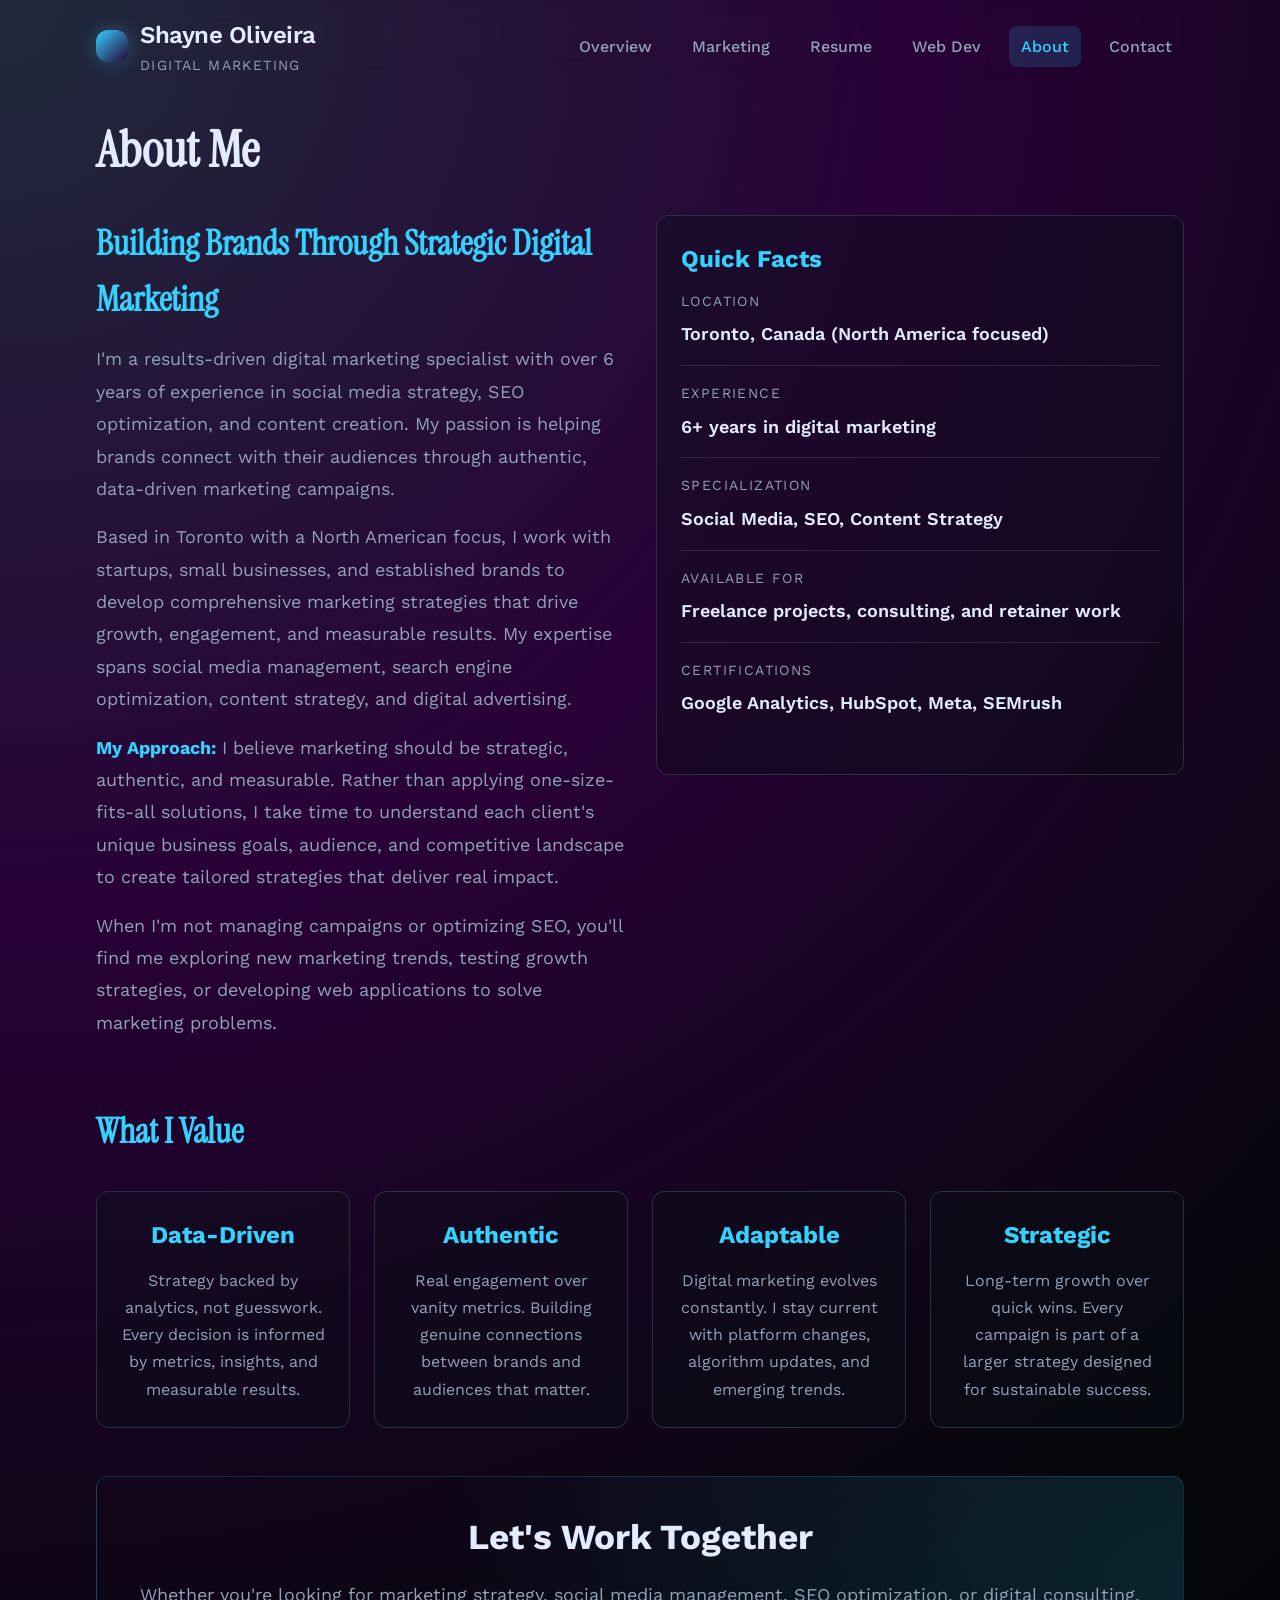
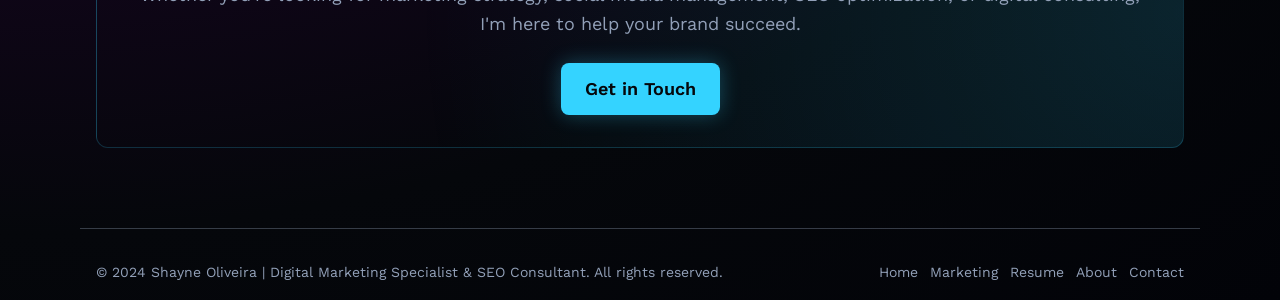
==== about.html @ 1d5d9e4b "Convert to multi-page site with SEO optimization - Replaced single-page app with true multi-page arc" ====
<!DOCTYPE html>
<html lang="en">
<head>
  <meta charset="UTF-8" />
  <meta name="viewport" content="width=device-width, initial-scale=1" />
  <meta name="description" content="About Shayne Oliveira | Digital Marketing Specialist with 6+ years of experience in social media strategy, SEO, and brand building. Learn about my background and approach." />
  <meta name="keywords" content="Shayne Oliveira, digital marketing specialist, marketing professional, social media expert, about, biography, background" />
  <meta name="author" content="Shayne Oliveira" />
  <meta property="og:title" content="About Me | Digital Marketing Specialist | Shayne Oliveira" />
  <meta property="og:description" content="Learn about Shayne Oliveira's background in digital marketing, social media strategy, and SEO optimization." />
  <meta property="og:type" content="website" />
  <meta property="og:url" content="https://user-ux-lab.github.io/Html-portfolio/about.html" />
  <title>About Me | Digital Marketing Professional | Shayne Oliveira</title>
  <link rel="canonical" href="https://user-ux-lab.github.io/Html-portfolio/about.html" />
  <link rel="preconnect" href="https://fonts.googleapis.com" />
  <link rel="preconnect" href="https://fonts.gstatic.com" crossorigin />
  <link href="https://fonts.googleapis.com/css2?family=Work+Sans:wght@300;400;500;600;700&family=Instrument+Serif:ital@0;1&display=swap" rel="stylesheet" />
  <style>
    :root {
      --text-xs: clamp(0.75rem, 0.7rem + 0.25vw, 0.875rem);
      --text-sm: clamp(0.875rem, 0.8rem + 0.35vw, 1rem);
      --text-base: clamp(1rem, 0.95rem + 0.25vw, 1.125rem);
      --text-lg: clamp(1.125rem, 1rem + 0.75vw, 1.5rem);
      --text-xl: clamp(1.5rem, 1.2rem + 1.25vw, 2.25rem);
      --text-2xl: clamp(2rem, 1.2rem + 2.5vw, 3.5rem);

      --space-1: 0.25rem;
      --space-2: 0.5rem;
      --space-3: 0.75rem;
      --space-4: 1rem;
      --space-5: 1.25rem;
      --space-6: 1.5rem;
      --space-8: 2rem;
      --space-10: 2.5rem;
      --space-12: 3rem;
      --space-16: 4rem;

      --color-bg: #05070b;
      --color-surface: #0c1017;
      --color-surface-2: #151b25;
      --color-border: #293244;
      --color-text: #e3ecff;
      --color-text-muted: #92a0b8;
      --color-primary: #34d3ff;
      --color-primary-hover: #1ca7d1;
      --color-primary-soft: rgba(52, 211, 255, 0.15);
      --color-purple: #280137;
      --color-purple-soft: rgba(40, 1, 55, 0.3);

      --radius-sm: 0.375rem;
      --radius-md: 0.5rem;
      --radius-lg: 0.75rem;
      --radius-full: 9999px;

      --shadow-sm: 0 1px 2px rgba(0, 0, 0, 0.35);
      --shadow-md: 0 6px 18px rgba(0, 0, 0, 0.55);
    }

    *, *::before, *::after { box-sizing: border-box; margin: 0; padding: 0; }
    html { text-size-adjust: none; scroll-behavior: smooth; }
    body {
      min-height: 100vh;
      font-family: 'Work Sans', system-ui, -apple-system, BlinkMacSystemFont, 'Segoe UI', sans-serif;
      font-size: var(--text-base);
      line-height: 1.6;
      color: var(--color-text);
      background: radial-gradient(circle at top left, #202a3b 0, #280137 40%, #05070b 80%, #020308 100%);
    }

    a, button { font: inherit; color: inherit; text-decoration: none; border: none; background: none; cursor: pointer; transition: 160ms ease; }

    header {
      max-width: 1120px;
      margin: 0 auto;
      padding: var(--space-4) var(--space-4) 0;
      display: flex;
      align-items: center;
      justify-content: space-between;
      gap: var(--space-4);
      position: sticky;
      top: 0;
      z-index: 10;
      backdrop-filter: blur(10px);
    }

    .logo { display: flex; align-items: center; gap: var(--space-3); }
    .logo a { display: flex; align-items: center; gap: var(--space-3); color: inherit; text-decoration: none; }
    .logo-mark {
      width: 32px; height: 32px; border-radius: var(--radius-lg);
      background: linear-gradient(135deg, var(--color-primary), var(--color-purple));
      box-shadow: 0 0 20px rgba(52, 211, 255, 0.3);
    }
    .logo-type-title { font-weight: 600; font-size: var(--text-lg); letter-spacing: -0.02em; }
    .logo-type-subtitle { font-size: var(--text-xs); color: var(--color-text-muted); text-transform: uppercase; letter-spacing: 0.1em; }

    .nav-links { display: flex; gap: var(--space-4); flex-wrap: wrap; }
    .nav-link {
      font-size: var(--text-sm);
      font-weight: 500;
      color: var(--color-text-muted);
      padding: var(--space-2) var(--space-3);
      border-radius: var(--radius-md);
      transition: all 160ms ease;
    }
    .nav-link:hover { color: var(--color-primary); }
    .nav-link.active { color: var(--color-primary); background: var(--color-primary-soft); }

    .page-shell { max-width: 1120px; margin: 0 auto; padding: var(--space-8) var(--space-4); }

    .page-title {
      font-family: 'Instrument Serif', serif;
      font-size: var(--text-2xl);
      margin-bottom: var(--space-6);
    }

    .about-grid {
      display: grid;
      grid-template-columns: minmax(0, 1fr) minmax(0, 1fr);
      gap: var(--space-8);
      margin-bottom: var(--space-12);
      align-items: start;
    }

    .about-text h2 {
      font-family: 'Instrument Serif', serif;
      font-size: var(--text-xl);
      color: var(--color-primary);
      margin-bottom: var(--space-4);
    }

    .about-text p {
      color: var(--color-text-muted);
      line-height: 1.8;
      margin-bottom: var(--space-4);
    }

    .about-text strong { color: var(--color-primary); }

    .about-sidebar {
      padding: var(--space-6);
      background: rgba(12, 16, 23, 0.4);
      border: 1px solid var(--color-border);
      border-radius: var(--radius-lg);
    }

    .about-sidebar h3 {
      font-size: var(--text-lg);
      color: var(--color-primary);
      margin-bottom: var(--space-3);
    }

    .sidebar-item {
      margin-bottom: var(--space-4);
      padding-bottom: var(--space-4);
      border-bottom: 1px solid rgba(147, 160, 184, 0.2);
    }

    .sidebar-item:last-child { border-bottom: none; }
    .sidebar-label { font-size: var(--text-xs); color: var(--color-text-muted); text-transform: uppercase; letter-spacing: 0.1em; margin-bottom: var(--space-2); }
    .sidebar-value { font-weight: 600; }

    .values-grid {
      display: grid;
      grid-template-columns: repeat(auto-fit, minmax(200px, 1fr));
      gap: var(--space-6);
      margin-top: var(--space-8);
    }

    .value-card {
      padding: var(--space-6);
      background: rgba(12, 16, 23, 0.4);
      border: 1px solid var(--color-border);
      border-radius: var(--radius-lg);
      text-align: center;
    }

    .value-card h3 {
      font-size: var(--text-lg);
      color: var(--color-primary);
      margin-bottom: var(--space-3);
    }

    .value-card p {
      color: var(--color-text-muted);
      font-size: var(--text-sm);
      line-height: 1.7;
    }

    .cta-section {
      padding: var(--space-8);
      background: radial-gradient(circle at right, rgba(52, 211, 255, 0.15) 0%, transparent 70%);
      border: 1px solid rgba(52, 211, 255, 0.2);
      border-radius: var(--radius-lg);
      text-align: center;
    }

    .cta-section h3 { font-size: var(--text-xl); margin-bottom: var(--space-4); }
    .cta-section p { color: var(--color-text-muted); margin-bottom: var(--space-6); }

    .btn-primary {
      padding: 0.75rem 1.5rem;
      background: var(--color-primary);
      color: var(--color-bg);
      border-radius: var(--radius-md);
      font-weight: 600;
      box-shadow: 0 0 20px rgba(52, 211, 255, 0.3);
      display: inline-block;
    }
    .btn-primary:hover { background: var(--color-primary-hover); box-shadow: 0 0 30px rgba(52, 211, 255, 0.5); }

    footer {
      max-width: 1120px; margin: 0 auto; padding: var(--space-8) var(--space-4) var(--space-4);
      font-size: var(--text-xs); color: var(--color-text-muted); display: flex; justify-content: space-between;
      gap: var(--space-4); border-top: 1px solid rgba(147,160,184,.35); margin-top: var(--space-12);
    }
    .footer-links { display: flex; gap: var(--space-3); flex-wrap: wrap; }

    @media (max-width: 900px) {
      .page-shell { padding-inline: var(--space-4); }
      header, footer { flex-direction: column; align-items: flex-start; }
      .about-grid { grid-template-columns: 1fr; }
    }
    @media (max-width: 600px) {
      .page-shell { padding-inline: var(--space-3); }
      .nav-links { gap: var(--space-2); }
      .nav-link { font-size: var(--text-xs); padding: var(--space-2); }
      .values-grid { grid-template-columns: 1fr; }
    }
  </style>
</head>
<body>
  <header>
    <div class="logo">
      <a href="/">
        <div class="logo-mark" aria-hidden="true"></div>
        <div>
          <div class="logo-type-title">Shayne Oliveira</div>
          <div class="logo-type-subtitle">Digital Marketing</div>
        </div>
      </a>
    </div>
    <nav class="nav-links" aria-label="Primary navigation">
      <a href="/" class="nav-link">Overview</a>
      <a href="marketing.html" class="nav-link">Marketing</a>
      <a href="resume.html" class="nav-link">Resume</a>
      <a href="webdev.html" class="nav-link">Web Dev</a>
      <a href="about.html" class="nav-link active">About</a>
      <a href="contact.html" class="nav-link">Contact</a>
    </nav>
  </header>

  <main class="page-shell">
    <h1 class="page-title">About Me</h1>

    <div class="about-grid">
      <div class="about-text">
        <h2>Building Brands Through Strategic Digital Marketing</h2>
        <p>I'm a results-driven digital marketing specialist with over 6 years of experience in social media strategy, SEO optimization, and content creation. My passion is helping brands connect with their audiences through authentic, data-driven marketing campaigns.</p>
        <p>Based in Toronto with a North American focus, I work with startups, small businesses, and established brands to develop comprehensive marketing strategies that drive growth, engagement, and measurable results. My expertise spans social media management, search engine optimization, content strategy, and digital advertising.</p>
        <p><strong>My Approach:</strong> I believe marketing should be strategic, authentic, and measurable. Rather than applying one-size-fits-all solutions, I take time to understand each client's unique business goals, audience, and competitive landscape to create tailored strategies that deliver real impact.</p>
        <p>When I'm not managing campaigns or optimizing SEO, you'll find me exploring new marketing trends, testing growth strategies, or developing web applications to solve marketing problems.</p>
      </div>

      <aside class="about-sidebar">
        <h3>Quick Facts</h3>
        <div class="sidebar-item">
          <div class="sidebar-label">Location</div>
          <div class="sidebar-value">Toronto, Canada (North America focused)</div>
        </div>
        <div class="sidebar-item">
          <div class="sidebar-label">Experience</div>
          <div class="sidebar-value">6+ years in digital marketing</div>
        </div>
        <div class="sidebar-item">
          <div class="sidebar-label">Specialization</div>
          <div class="sidebar-value">Social Media, SEO, Content Strategy</div>
        </div>
        <div class="sidebar-item">
          <div class="sidebar-label">Available For</div>
          <div class="sidebar-value">Freelance projects, consulting, and retainer work</div>
        </div>
        <div class="sidebar-item">
          <div class="sidebar-label">Certifications</div>
          <div class="sidebar-value">Google Analytics, HubSpot, Meta, SEMrush</div>
        </div>
      </aside>
    </div>

    <section aria-labelledby="values-title">
      <h2 id="values-title" style="font-family: 'Instrument Serif', serif; font-size: var(--text-xl); color: var(--color-primary); margin-bottom: var(--space-6);">What I Value</h2>
      <div class="values-grid">
        <div class="value-card">
          <h3>Data-Driven</h3>
          <p>Strategy backed by analytics, not guesswork. Every decision is informed by metrics, insights, and measurable results.</p>
        </div>
        <div class="value-card">
          <h3>Authentic</h3>
          <p>Real engagement over vanity metrics. Building genuine connections between brands and audiences that matter.</p>
        </div>
        <div class="value-card">
          <h3>Adaptable</h3>
          <p>Digital marketing evolves constantly. I stay current with platform changes, algorithm updates, and emerging trends.</p>
        </div>
        <div class="value-card">
          <h3>Strategic</h3>
          <p>Long-term growth over quick wins. Every campaign is part of a larger strategy designed for sustainable success.</p>
        </div>
      </div>
    </section>

    <section class="cta-section" style="margin-top: var(--space-12);" aria-labelledby="cta-title">
      <h3 id="cta-title">Let's Work Together</h3>
      <p>Whether you're looking for marketing strategy, social media management, SEO optimization, or digital consulting, I'm here to help your brand succeed.</p>
      <a href="contact.html" class="btn-primary">Get in Touch</a>
    </section>
  </main>

  <footer role="contentinfo">
    <div>&copy; 2024 Shayne Oliveira | Digital Marketing Specialist & SEO Consultant. All rights reserved.</div>
    <div class="footer-links">
      <a href="/">Home</a>
      <a href="marketing.html">Marketing</a>
      <a href="resume.html">Resume</a>
      <a href="about.html">About</a>
      <a href="contact.html">Contact</a>
    </div>
  </footer>

  <script>
    document.querySelectorAll('.nav-link').forEach(link => {
      const href = link.getAttribute('href');
      const currentPage = window.location.pathname.split('/').pop() || 'index.html';
      if ((href === '/' && (currentPage === '' || currentPage === 'index.html')) || href === currentPage) {
        link.classList.add('active');
      } else {
        link.classList.remove('active');
      }
    });
  </script>
</body>
</html>
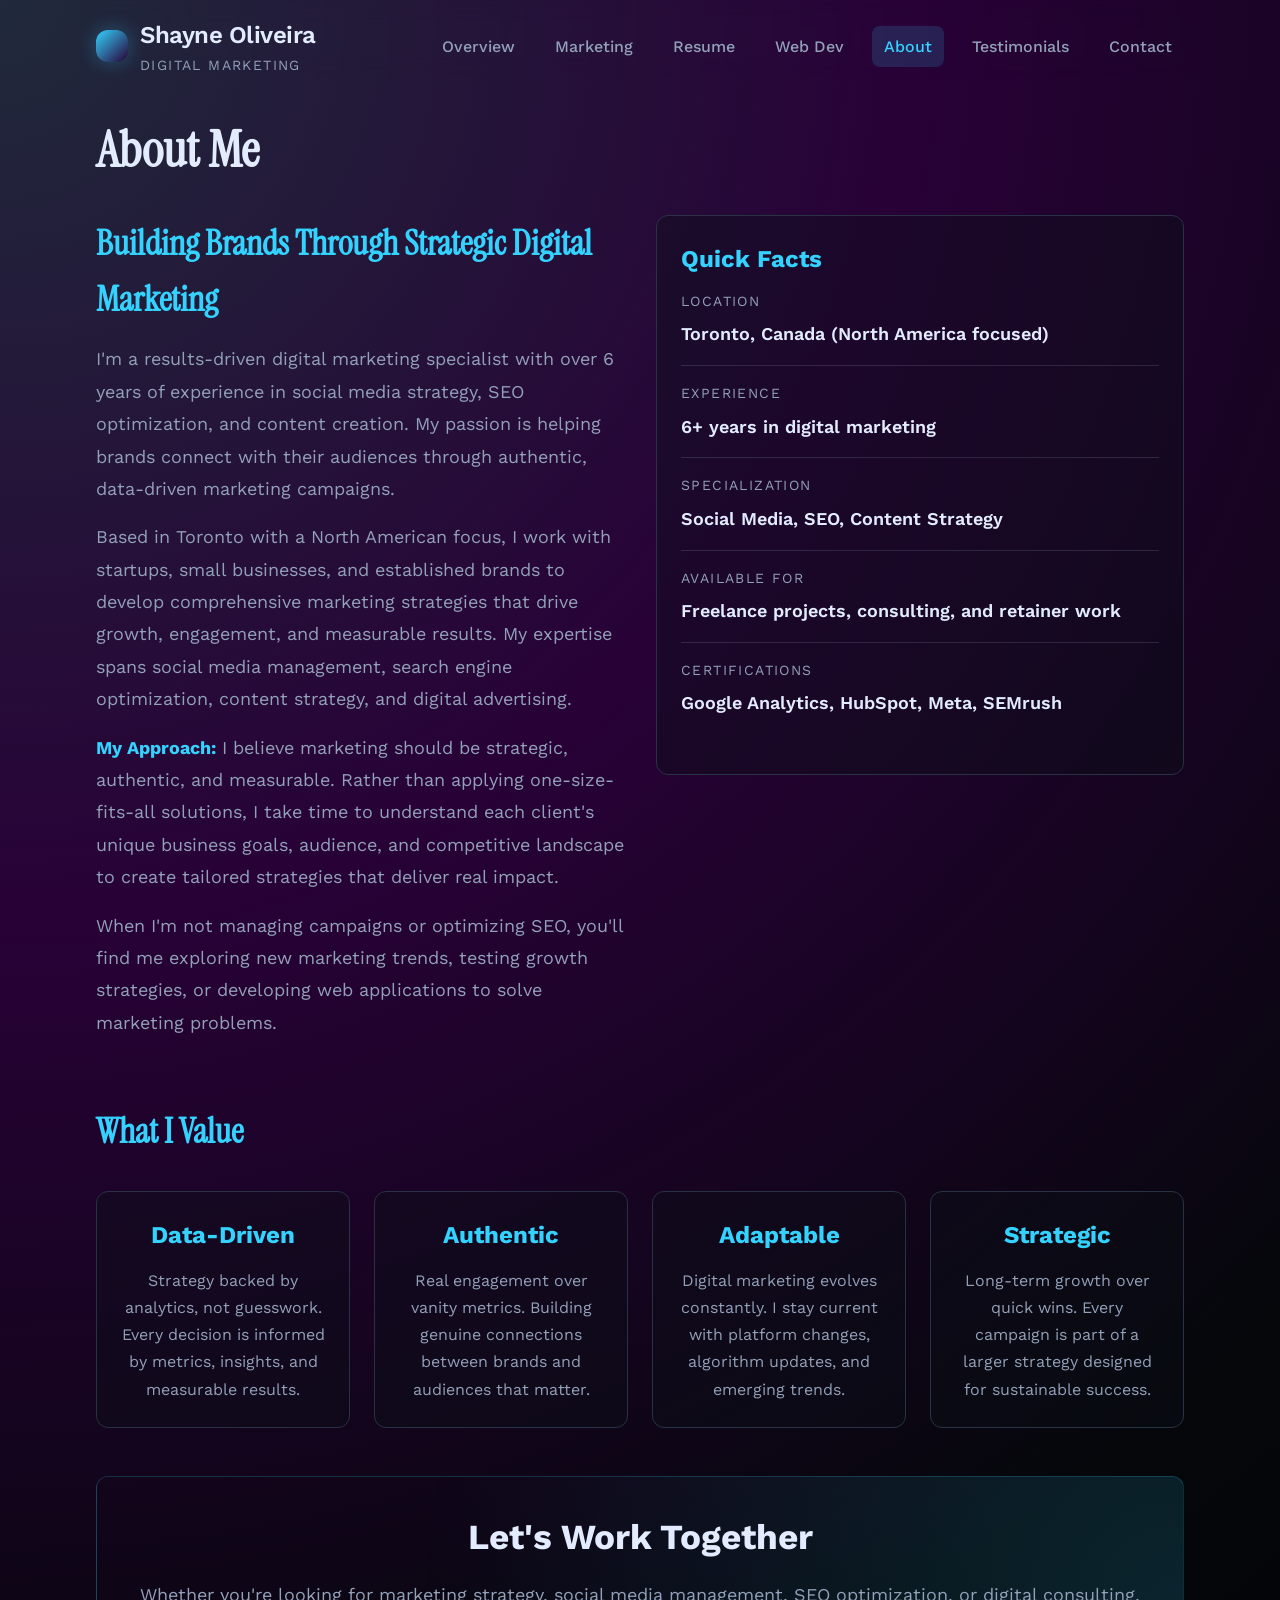
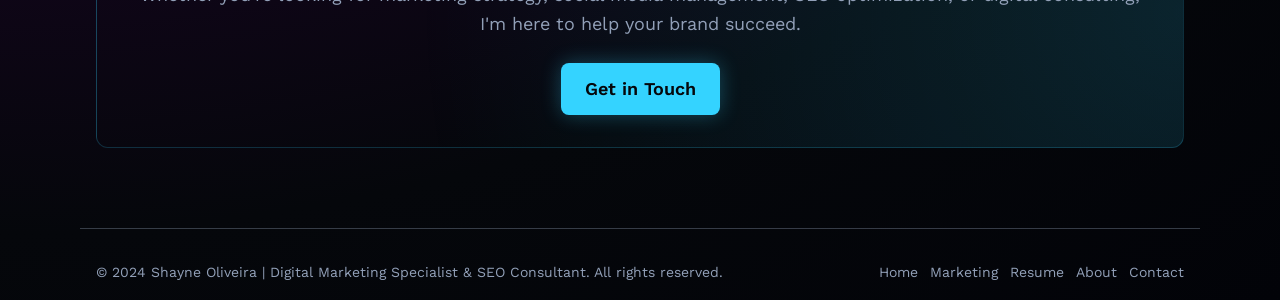
==== commit f089babc: "Add LinkedIn-style testimonials experience - Add subtle five-star rating to client recommendation - " ====
--- a/about.html
+++ b/about.html
@@ -1,4 +1,4 @@
-<!DOCTYPE html>
+﻿<!DOCTYPE html>
 <html lang="en">
 <head>
   <meta charset="UTF-8" />
@@ -231,7 +231,7 @@
 <body>
   <header>
     <div class="logo">
-      <a href="/">
+      <a href="index.html">
         <div class="logo-mark" aria-hidden="true"></div>
         <div>
           <div class="logo-type-title">Shayne Oliveira</div>
@@ -240,11 +240,12 @@
       </a>
     </div>
     <nav class="nav-links" aria-label="Primary navigation">
-      <a href="/" class="nav-link">Overview</a>
+      <a href="index.html" class="nav-link">Overview</a>
       <a href="marketing.html" class="nav-link">Marketing</a>
       <a href="resume.html" class="nav-link">Resume</a>
       <a href="webdev.html" class="nav-link">Web Dev</a>
       <a href="about.html" class="nav-link active">About</a>
+      <a href="testimonials.html" class="nav-link">Testimonials</a>
       <a href="contact.html" class="nav-link">Contact</a>
     </nav>
   </header>
@@ -318,7 +319,7 @@
   <footer role="contentinfo">
     <div>&copy; 2024 Shayne Oliveira | Digital Marketing Specialist & SEO Consultant. All rights reserved.</div>
     <div class="footer-links">
-      <a href="/">Home</a>
+      <a href="index.html">Home</a>
       <a href="marketing.html">Marketing</a>
       <a href="resume.html">Resume</a>
       <a href="about.html">About</a>
@@ -339,3 +340,5 @@
   </script>
 </body>
 </html>
+
+
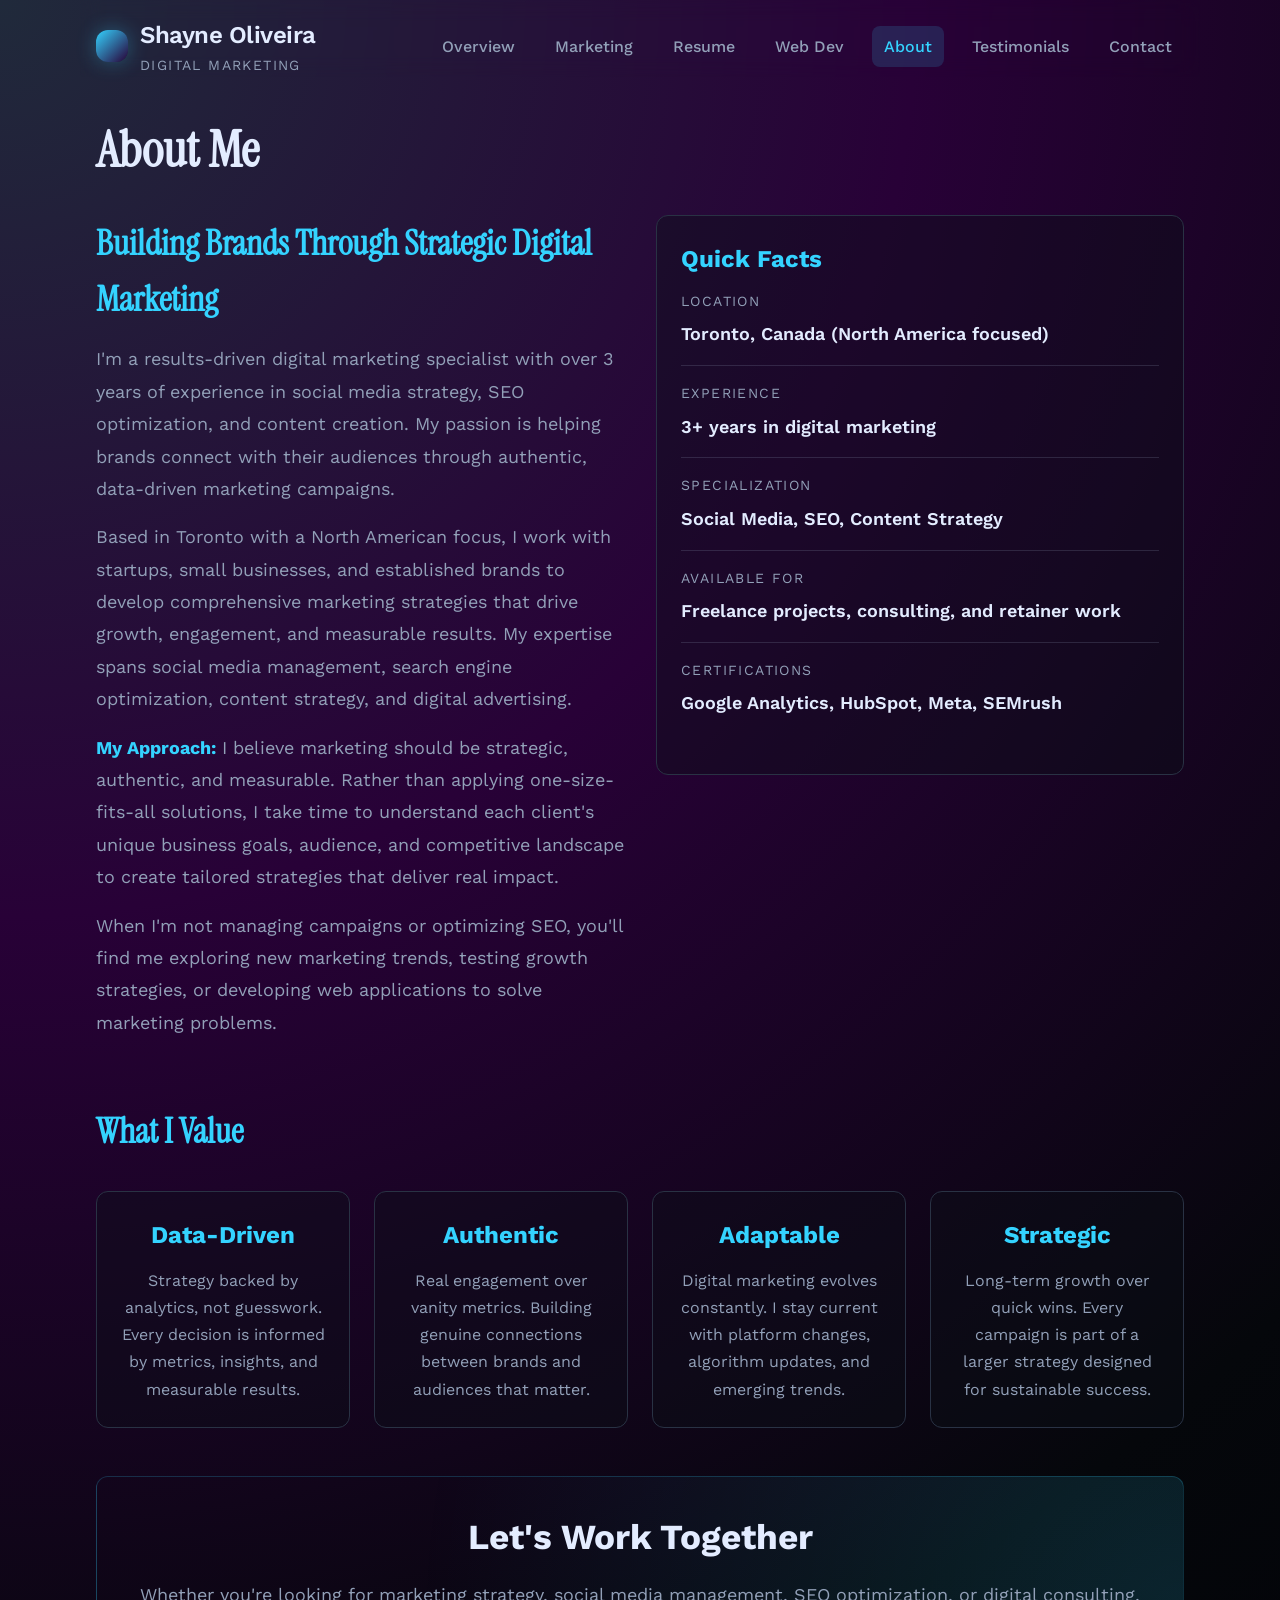
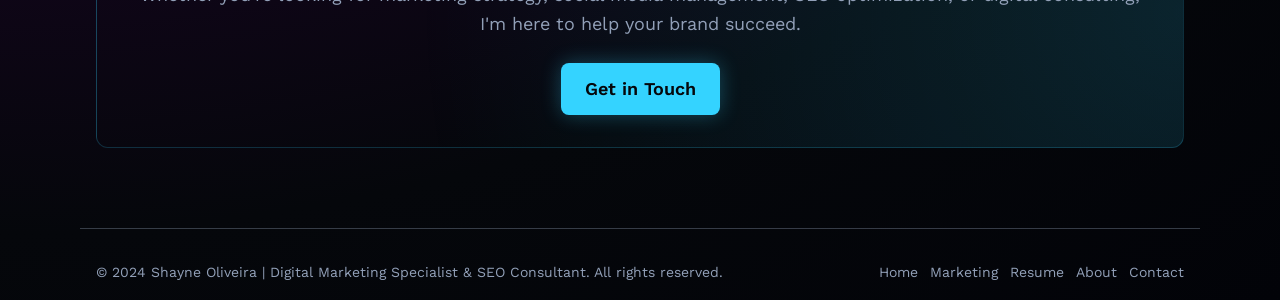
==== commit 31f7db88: "Update experience claim from 6+ years to 3+ years" ====
--- a/about.html
+++ b/about.html
@@ -3,7 +3,7 @@
 <head>
   <meta charset="UTF-8" />
   <meta name="viewport" content="width=device-width, initial-scale=1" />
-  <meta name="description" content="About Shayne Oliveira | Digital Marketing Specialist with 6+ years of experience in social media strategy, SEO, and brand building. Learn about my background and approach." />
+  <meta name="description" content="About Shayne Oliveira | Digital Marketing Specialist with 3+ years of experience in social media strategy, SEO, and brand building. Learn about my background and approach." />
   <meta name="keywords" content="Shayne Oliveira, digital marketing specialist, marketing professional, social media expert, about, biography, background" />
   <meta name="author" content="Shayne Oliveira" />
   <meta property="og:title" content="About Me | Digital Marketing Specialist | Shayne Oliveira" />
@@ -241,7 +241,7 @@
     </div>
     <nav class="nav-links" aria-label="Primary navigation">
       <a href="index.html" class="nav-link">Overview</a>
-      <a href="marketing.html" class="nav-link">Marketing</a>
+      <a href="https://user-ux-lab.github.io/Html-portfolio/marketing.html" class="nav-link">Marketing</a>
       <a href="resume.html" class="nav-link">Resume</a>
       <a href="webdev.html" class="nav-link">Web Dev</a>
       <a href="about.html" class="nav-link active">About</a>
@@ -256,7 +256,7 @@
     <div class="about-grid">
       <div class="about-text">
         <h2>Building Brands Through Strategic Digital Marketing</h2>
-        <p>I'm a results-driven digital marketing specialist with over 6 years of experience in social media strategy, SEO optimization, and content creation. My passion is helping brands connect with their audiences through authentic, data-driven marketing campaigns.</p>
+        <p>I'm a results-driven digital marketing specialist with over 3 years of experience in social media strategy, SEO optimization, and content creation. My passion is helping brands connect with their audiences through authentic, data-driven marketing campaigns.</p>
         <p>Based in Toronto with a North American focus, I work with startups, small businesses, and established brands to develop comprehensive marketing strategies that drive growth, engagement, and measurable results. My expertise spans social media management, search engine optimization, content strategy, and digital advertising.</p>
         <p><strong>My Approach:</strong> I believe marketing should be strategic, authentic, and measurable. Rather than applying one-size-fits-all solutions, I take time to understand each client's unique business goals, audience, and competitive landscape to create tailored strategies that deliver real impact.</p>
         <p>When I'm not managing campaigns or optimizing SEO, you'll find me exploring new marketing trends, testing growth strategies, or developing web applications to solve marketing problems.</p>
@@ -270,7 +270,7 @@
         </div>
         <div class="sidebar-item">
           <div class="sidebar-label">Experience</div>
-          <div class="sidebar-value">6+ years in digital marketing</div>
+          <div class="sidebar-value">3+ years in digital marketing</div>
         </div>
         <div class="sidebar-item">
           <div class="sidebar-label">Specialization</div>
@@ -320,7 +320,7 @@
     <div>&copy; 2024 Shayne Oliveira | Digital Marketing Specialist & SEO Consultant. All rights reserved.</div>
     <div class="footer-links">
       <a href="index.html">Home</a>
-      <a href="marketing.html">Marketing</a>
+      <a href="https://user-ux-lab.github.io/Html-portfolio/marketing.html">Marketing</a>
       <a href="resume.html">Resume</a>
       <a href="about.html">About</a>
       <a href="contact.html">Contact</a>
@@ -342,3 +342,5 @@
 </html>
 
 
+
+
